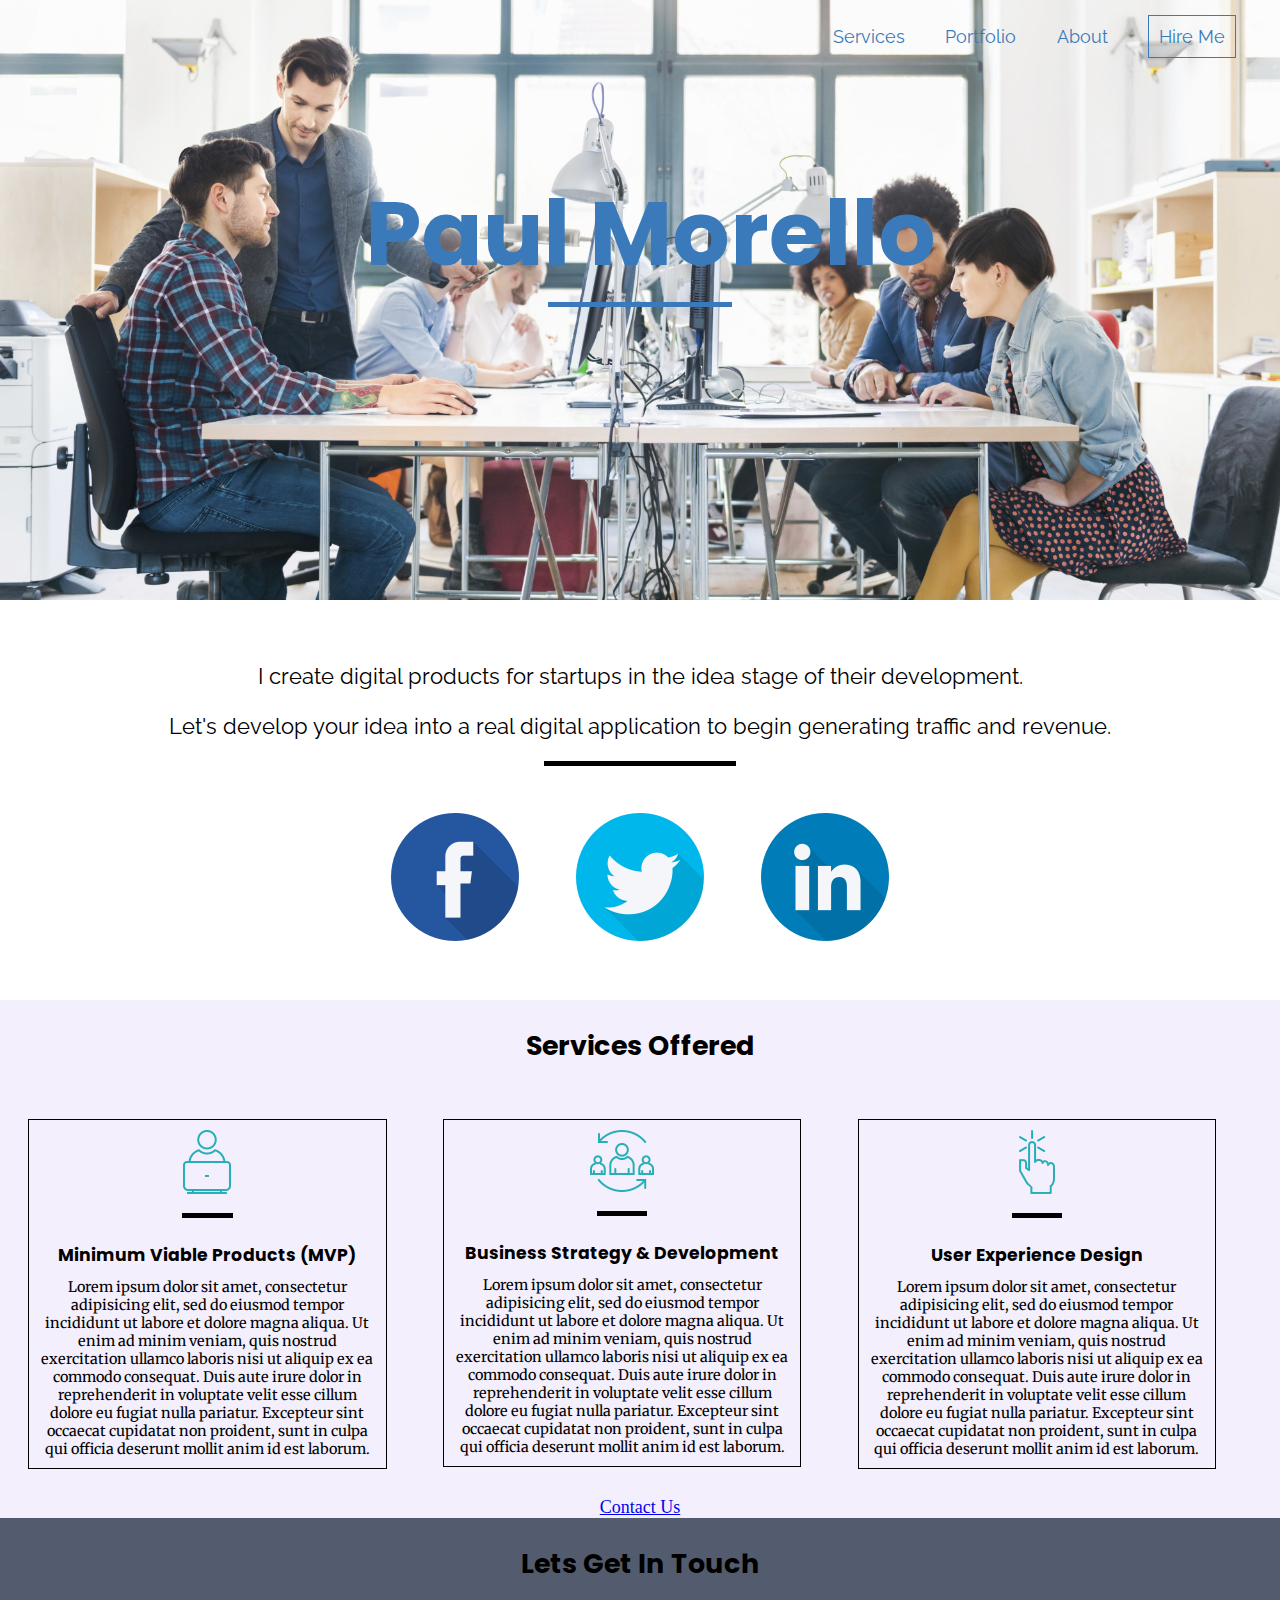
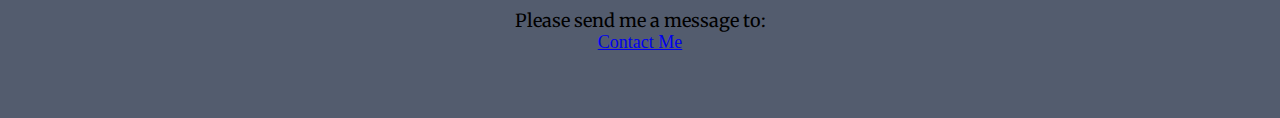
==== final_project/index.html @ 346abc2b "final project" ====
<!DOCTYPE html>
<html>

<head>
	<title>Paul Morello Portfolio</title>
	<link rel="stylesheet" type="text/css" href="css/style.css">
	<meta name="viewport" content="width=device-width, initial-scale=1">
</head>

<body>
	<div id="wrapper">
		<div id="lander">
			<nav>
					<a href="#">Services</a>
					<a href="#">Portfolio</a>
					<a href="#">About</a>
					<a id="hire" href="#">Hire Me</a>
			</nav>
			<header>
				<h1>Paul Morello</h1>
				<hr id="headerline">
			</header>
		</div>

		<div id="two_column">
			<aside id="right">
				<p class="info">I create digital products for startups in the idea stage of their development.</p>

				<br>

				<p class="info">Let's develop your idea into a real digital application to begin generating traffic and revenue.</p>
				<hr>
				<div id="clearfix">
					<img class="social" src="images/facebook.png">
					<img class="social" src="images/twitter.png">
					<img class="social" src="images/linkedin.png">
				</div>
			</aside>
		</div>

		<main>
		<h2>Services Offered</h2>
			<div id="one" class="clearfix">
				<section class="services">	
				    <img src="images/employee.png">
				    <hr>
					<h3>Minimum Viable Products (MVP)</h3>
					<p>Lorem ipsum dolor sit amet, consectetur adipisicing elit, sed do eiusmod
					tempor incididunt ut labore et dolore magna aliqua. Ut enim ad minim veniam,
					quis nostrud exercitation ullamco laboris nisi ut aliquip ex ea commodo
					consequat. Duis aute irure dolor in reprehenderit in voluptate velit esse
					cillum dolore eu fugiat nulla pariatur. Excepteur sint occaecat cupidatat non
					proident, sunt in culpa qui officia deserunt mollit anim id est laborum.</p>
				</section>
				<section class="services">
				    <img src="images/business_strategy.png">
				    <hr>
				    <h3>Business Strategy & Development</h3>
					<p>Lorem ipsum dolor sit amet, consectetur adipisicing elit, sed do eiusmod
					tempor incididunt ut labore et dolore magna aliqua. Ut enim ad minim veniam,
					quis nostrud exercitation ullamco laboris nisi ut aliquip ex ea commodo
					consequat. Duis aute irure dolor in reprehenderit in voluptate velit esse
					cillum dolore eu fugiat nulla pariatur. Excepteur sint occaecat cupidatat non
					proident, sunt in culpa qui officia deserunt mollit anim id est laborum.</p>
				</section>
				<section class="services">
					<img src="images/ux.png">
					<hr>
					<h3>User Experience Design</h3>
					<p>Lorem ipsum dolor sit amet, consectetur adipisicing elit, sed do eiusmod
					tempor incididunt ut labore et dolore magna aliqua. Ut enim ad minim veniam,
					quis nostrud exercitation ullamco laboris nisi ut aliquip ex ea commodo
					consequat. Duis aute irure dolor in reprehenderit in voluptate velit esse
					cillum dolore eu fugiat nulla pariatur. Excepteur sint occaecat cupidatat non
					proident, sunt in culpa qui officia deserunt mollit anim id est laborum.</p>
				</section>
			</div>	
			<a id="contact" href="#">Contact Us</a>
		</main>	

		<footer>
			<h2>Lets Get In Touch</h2>
			<p>Please send me a message to:</p>
			<a href="mailto:fake@fake.com">Contact Me</a>
		</footer>
	</div>
</body>
</html>
---- final_project/css/style.css ----
@import url(https://fonts.googleapis.com/css?family=Poppins:700);
@import url(https://fonts.googleapis.com/css?family=Raleway);
@import url(https://fonts.googleapis.com/css?family=Titillium+Web:600);
@import url(https://fonts.googleapis.com/css?family=Merriweather:300);

* {
	padding: 0;
	margin: 0;
	box-sizing: border-box;
}

body {
	background-color: #E4E1DB;
	font-size: 18px;
	text-align: center;
	position: relative;
	display: block;
}

main {
	background-color: #F4EFFC;
}

article {
	font-family: "Merriweather", serif;
	font-size: 1.2em;
}

p {
	font-family: "Merriweather", serif;
	font-size: 1em;
}

hr {
	background-color: black;
	height: 5px;
	width: 15%;
	margin: 1em auto;
	border: none;
}

footer {
	background-color: #535C6E;
	height: 200px;
}

nav {
	float: right;
}

nav a:link {
	font-family: "Raleway", sans-serif;
	color: #3A7ABA;
	margin: 1em;
	text-decoration: none;
}

nav a:hover {
	text-decoration: underline;
}

h1 {
	font-family: "Poppins", sans-serif;
	font-size: 5em;
	color: #3A7ABA;
	padding: 140px 0 0 20px;
	margin: 0;
}

h2 {
	font-family: "Poppins", sans-serif;
	font-size: 1.5em;
	padding: 2% 0;
}

h3 {
	font-family: "Poppins", sans-serif;
	font-size: 1.2em;
	padding: 10px;
}

img {
	max-width: 250px;
}

.clearfix:after {
	visibility: hidden;
	display: block;
	font-size: 0;
	content:"";
	clear: both;
	height: 0;
}

.services {
	width: 28%;
	margin: 2.2%;
	padding: 10px;
	border: 1px solid black;
	float: left;
	font-size: .8em;
}

.info {
	font-family: "Raleway", sans-serif;
}

.social {
	margin: 2%;
	width: 10%;
}

#lander {
	background: url(../images/people_at_startup.jpg);
	-webkit-background-size: cover;
	-moz-background-size: cover;
	-o-background-size: cover;
	background-size: cover;
	padding: 2%;
	width: 100%;
	height: 600px;
}

#headerline {
	background-color: #3A7ABA;
	border: none;
	padding: 0;
	margin: 0 0 0 42.5%;
}

#two_column {
	background: white;
	height: 400px;
}

#right {
	margin: auto;
	padding: 5% 0 0 0;
	font-size: 1.2em;
}

#hire {
	border: 1px solid #3A7ABA;
	padding: 10px;
}

#hire:hover {
	text-decoration: none;
	background: #3A7ABA;
	color: white;
}

@media only screen and (max-width: 1200px) {
	#lander {
		height: 500px;
	}

@media only screen and (max-width: 1000px) {
	body {
		font-size: 16px;
	}
	#lander {
		height: 375px;
	}
}

@media only screen and (max-width: 650px) {
	body {
		font-size: 14px;
	}
	h1 {
		font-size: 3em;
	}
	.services {
		float: none;
		width: 90%;
		margin: 5%;
	}
	#right {
		float: none;
		width: 85%;
		margin: auto;
	}
	#lander {
		height: 250px;
	}
}

@media only screen and (max-width: 450px) {
	h1 {
		font-size: 2.5em;
	}
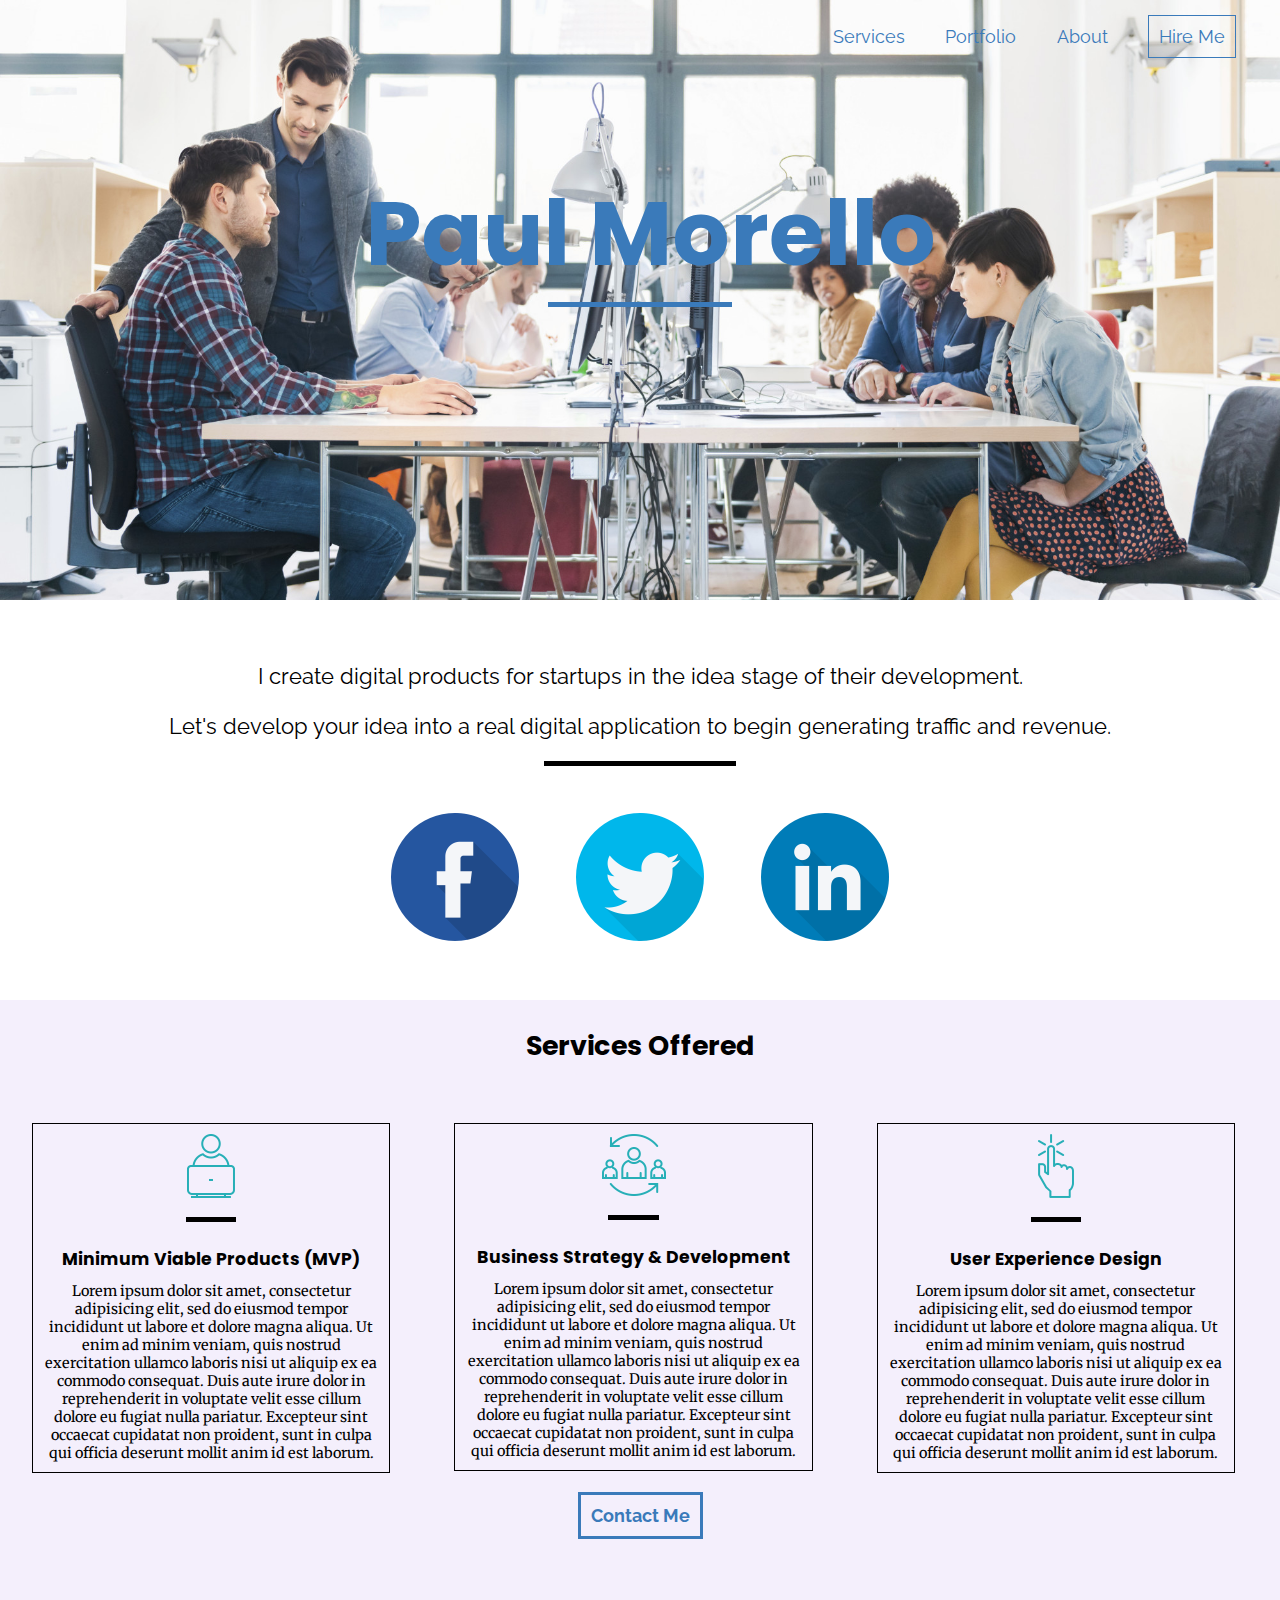
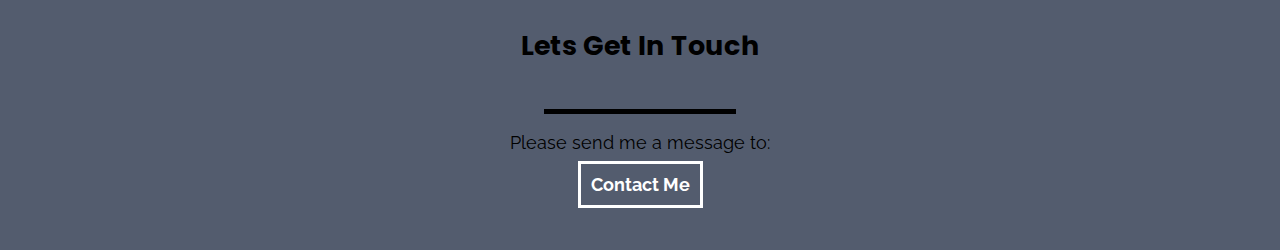
==== commit 97c08e25: "final project" ====
--- a/final_project/index.html
+++ b/final_project/index.html
@@ -75,13 +75,15 @@
 					proident, sunt in culpa qui officia deserunt mollit anim id est laborum.</p>
 				</section>
 			</div>	
-			<a id="contact" href="#">Contact Us</a>
+			<a id="contact" href="#">Contact Me</a>
 		</main>	
 
 		<footer>
 			<h2>Lets Get In Touch</h2>
-			<p>Please send me a message to:</p>
-			<a href="mailto:fake@fake.com">Contact Me</a>
+			<hr>
+			<p id="message">Please send me a message to:</p>
+			<br>
+			<a id="footcontact" href="mailto:fake@fake.com">Contact Me</a>
 		</footer>
 	</div>
 </body>
--- a/final_project/css/style.css
+++ b/final_project/css/style.css
@@ -19,6 +19,7 @@
 
 main {
 	background-color: #F4EFFC;
+	height: 600px;
 }
 
 article {
@@ -41,7 +42,7 @@
 
 footer {
 	background-color: #535C6E;
-	height: 200px;
+	height: 250px;
 }
 
 nav {
@@ -94,7 +95,7 @@
 
 .services {
 	width: 28%;
-	margin: 2.2%;
+	margin: 2.5%;
 	padding: 10px;
 	border: 1px solid black;
 	float: left;
@@ -150,6 +151,42 @@
 	color: white;
 }
 
+#contact {
+	border: 3px solid #3A7ABA;
+	padding: 10px;
+	margin: 20px 0 0 0;
+	text-decoration: none;
+	font-family: "Raleway", sans-serif;
+	color: #3A7ABA;
+	font-weight: bold;
+}
+
+#contact:hover {
+	text-decoration: none;
+	background: #3A7ABA;
+	color: white;
+}
+
+#footcontact {
+	border: 3px solid white;
+	padding: 10px;
+	margin: 40px 0 0 0;
+	text-decoration: none;
+	font-family: "Raleway", sans-serif;
+	color: white;
+	font-weight: bold;
+}
+
+#footcontact:hover {
+	text-decoration: none;
+	background: white;
+	color: #3A7ABA;
+}
+
+#message {
+	font-family: "Raleway", sans-serif;
+}
+
 @media only screen and (max-width: 1200px) {
 	#lander {
 		height: 500px;
